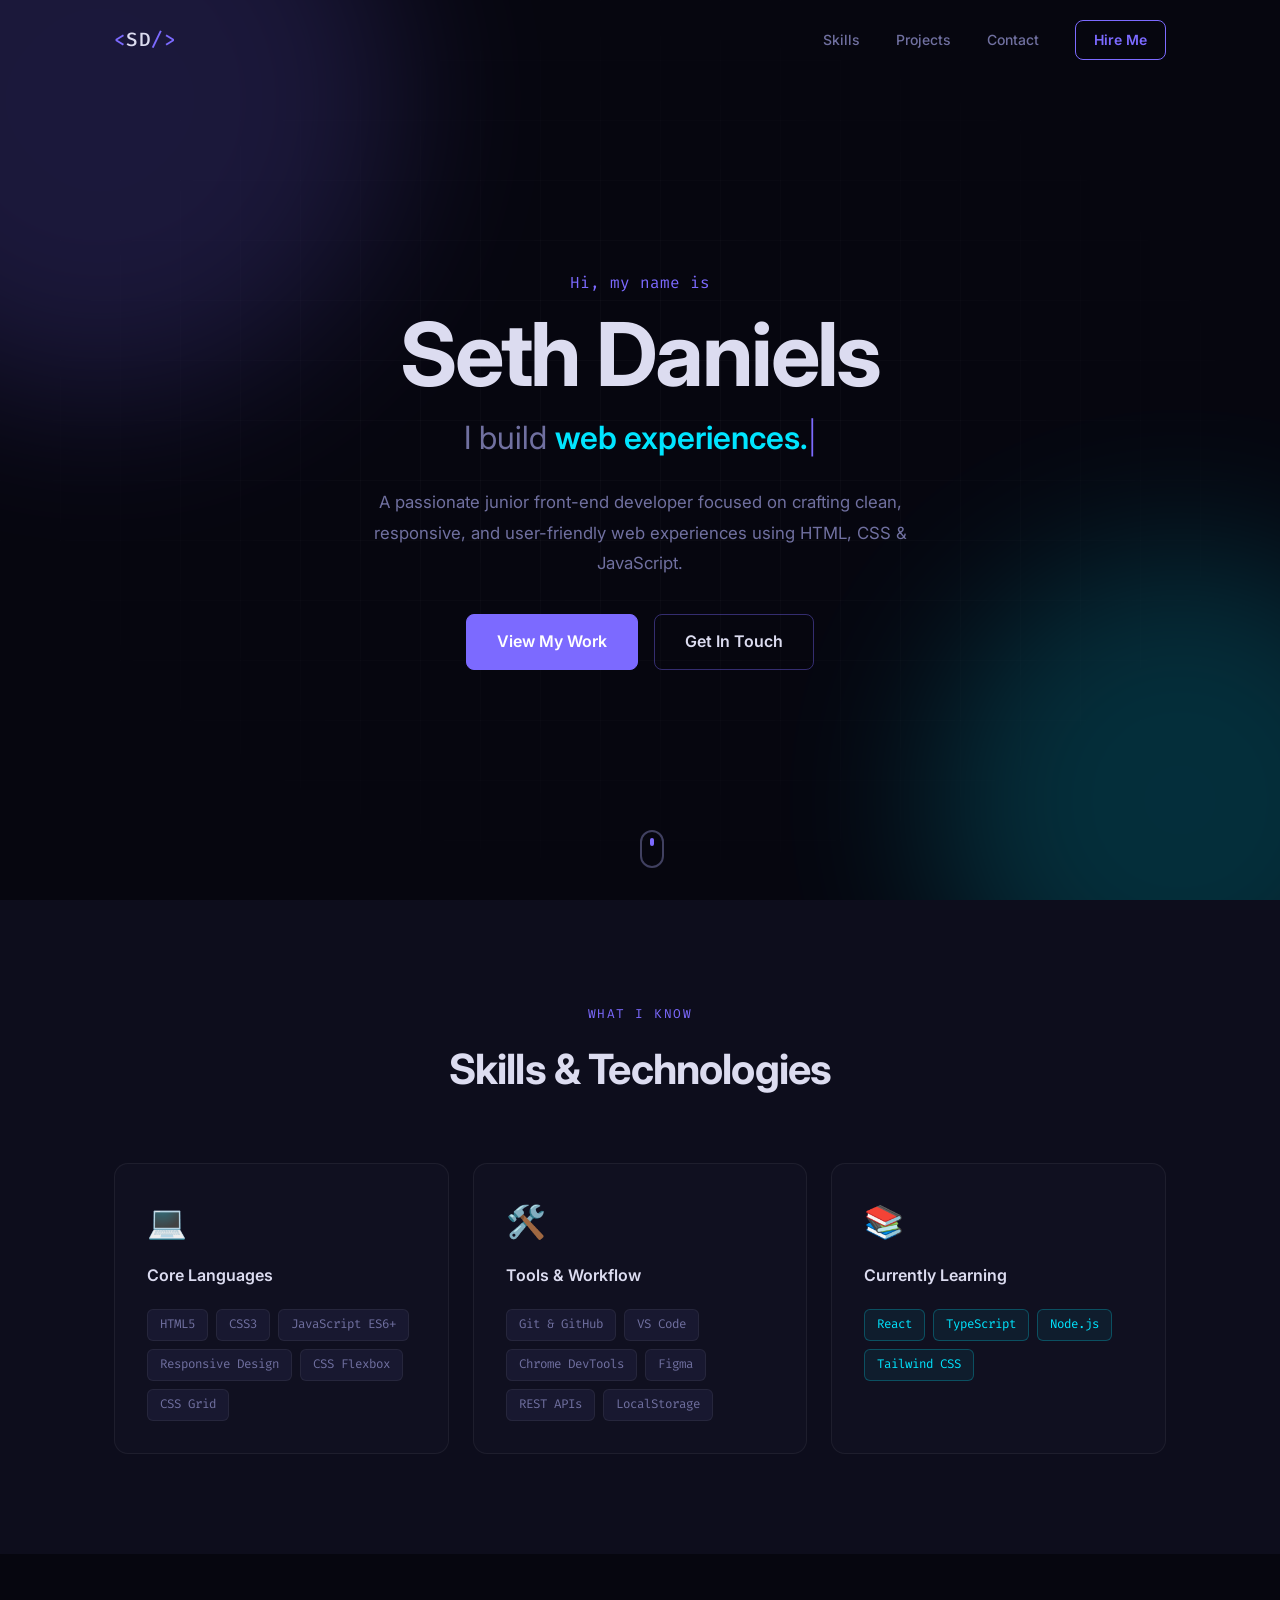
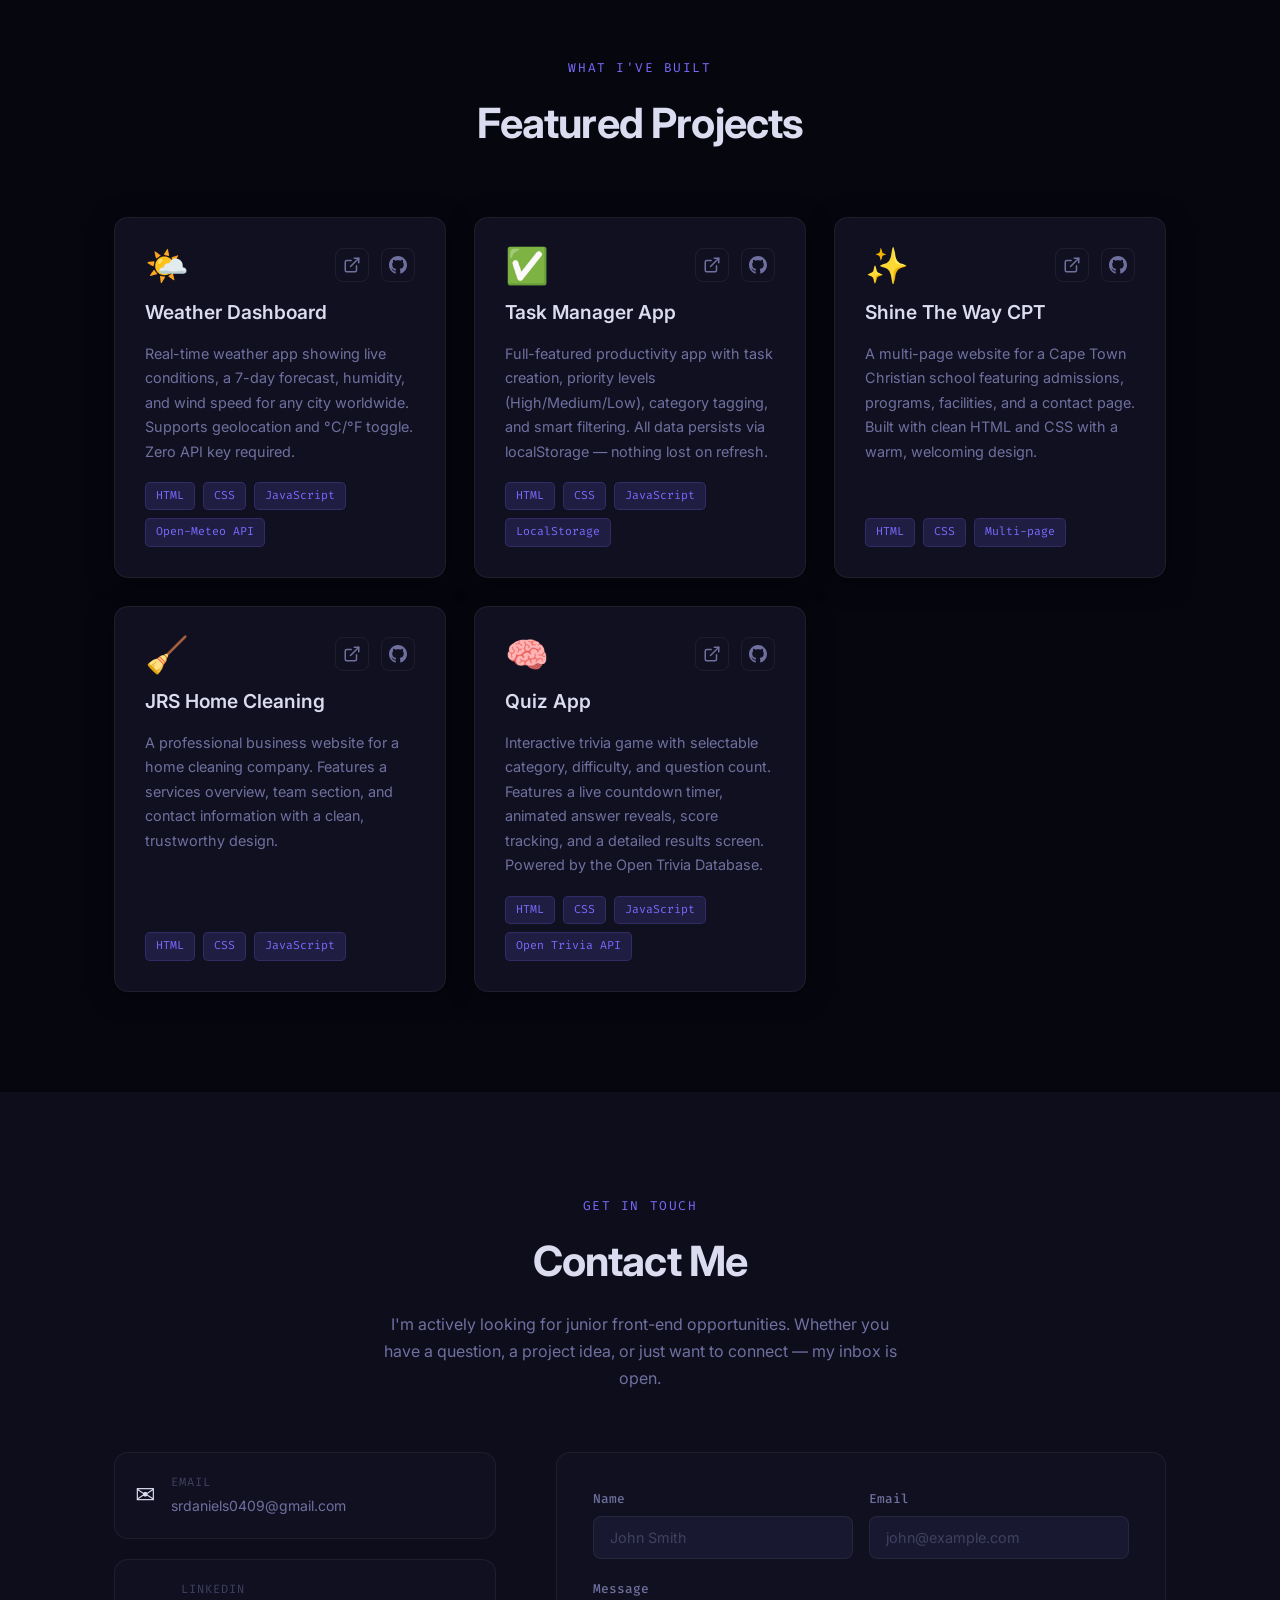
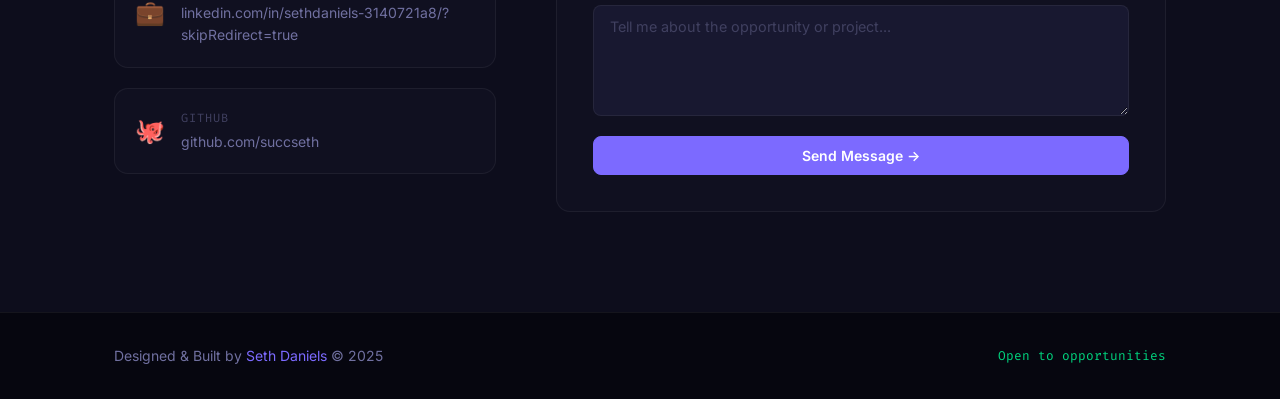
==== portfolio/index.html @ 730a35da "Add files via upload" ====
<!DOCTYPE html>
<html lang="en">
<head>
  <meta charset="UTF-8">
  <meta name="viewport" content="width=device-width, initial-scale=1.0">
  <meta name="description" content="Seth Daniels — Junior Front-End Developer building clean, responsive web experiences.">
  <meta property="og:title" content="Seth Daniels | Front-End Developer">
  <meta property="og:description" content="Junior Front-End Developer specializing in HTML, CSS & JavaScript.">
  <title>Seth Daniels — Front-End Developer</title>
  <link rel="preconnect" href="https://fonts.googleapis.com">
  <link rel="preconnect" href="https://fonts.gstatic.com" crossorigin>
  <link href="https://fonts.googleapis.com/css2?family=Inter:wght@300;400;500;600;700&family=Fira+Code:wght@400;500&display=swap" rel="stylesheet">
  <link rel="stylesheet" href="css/style.css">
</head>
<body>

  <nav class="navbar" id="navbar">
    <div class="nav-container">
      <a href="#hero" class="nav-logo">
        <span class="logo-bracket">&lt;</span>SD<span class="logo-bracket">/&gt;</span>
      </a>
      <ul class="nav-links" id="nav-links">
        <li><a href="#skills" class="nav-link">Skills</a></li>
        <li><a href="#projects" class="nav-link">Projects</a></li>
        <li><a href="#contact" class="nav-link">Contact</a></li>
        <li><a href="#contact" class="btn btn-outline nav-resume">Hire Me</a></li>
      </ul>
      <button class="hamburger" id="hamburger" aria-label="Toggle menu">
        <span></span><span></span><span></span>
      </button>
    </div>
  </nav>

  <section class="hero" id="hero">
    <div class="hero-bg">
      <div class="hero-orb orb-1"></div>
      <div class="hero-orb orb-2"></div>
      <div class="hero-grid"></div>
    </div>
    <div class="hero-content">
      <p class="hero-greeting reveal">Hi, my name is</p>
      <h1 class="hero-name reveal">Seth Daniels</h1>
      <h2 class="hero-role reveal">
        I build <span class="typing-wrapper"><span id="typing-text" class="typing-text"></span><span class="cursor">|</span></span>
      </h2>
      <p class="hero-description reveal">
        A passionate junior front-end developer focused on crafting clean, responsive,
        and user-friendly web experiences using HTML, CSS &amp; JavaScript.
      </p>
      <div class="hero-cta reveal">
        <a href="#projects" class="btn btn-primary">View My Work</a>
        <a href="#contact" class="btn btn-ghost">Get In Touch</a>
      </div>
    </div>
    <a href="#skills" class="scroll-indicator" aria-label="Scroll down">
      <div class="scroll-mouse"><div class="scroll-dot"></div></div>
    </a>
  </section>

  <section class="section skills-section" id="skills">
    <div class="container">
      <div class="section-header reveal">
        <span class="section-label">What I know</span>
        <h2 class="section-title">Skills &amp; Technologies</h2>
      </div>
      <div class="skills-grid">
        <div class="skill-card reveal">
          <div class="skill-card-icon">💻</div>
          <h3 class="skill-card-title">Core Languages</h3>
          <div class="skill-tags">
            <span class="skill-tag">HTML5</span>
            <span class="skill-tag">CSS3</span>
            <span class="skill-tag">JavaScript ES6+</span>
            <span class="skill-tag">Responsive Design</span>
            <span class="skill-tag">CSS Flexbox</span>
            <span class="skill-tag">CSS Grid</span>
          </div>
        </div>
        <div class="skill-card reveal">
          <div class="skill-card-icon">🛠️</div>
          <h3 class="skill-card-title">Tools &amp; Workflow</h3>
          <div class="skill-tags">
            <span class="skill-tag">Git &amp; GitHub</span>
            <span class="skill-tag">VS Code</span>
            <span class="skill-tag">Chrome DevTools</span>
            <span class="skill-tag">Figma</span>
            <span class="skill-tag">REST APIs</span>
            <span class="skill-tag">LocalStorage</span>
          </div>
        </div>
        <div class="skill-card reveal">
          <div class="skill-card-icon">📚</div>
          <h3 class="skill-card-title">Currently Learning</h3>
          <div class="skill-tags">
            <span class="skill-tag learning">React</span>
            <span class="skill-tag learning">TypeScript</span>
            <span class="skill-tag learning">Node.js</span>
            <span class="skill-tag learning">Tailwind CSS</span>
          </div>
        </div>
      </div>
    </div>
  </section>

  <section class="section projects-section" id="projects">
    <div class="container">
      <div class="section-header reveal">
        <span class="section-label">What I've built</span>
        <h2 class="section-title">Featured Projects</h2>
      </div>
      <div class="projects-grid">

        <article class="project-card reveal">
          <div class="project-card-top">
            <div class="project-icon-wrap">🌤️</div>
            <div class="project-links">
              <a href="projects/weather-dashboard/index.html" target="_blank" rel="noopener" class="project-link" title="Live Demo">
                <svg width="18" height="18" viewBox="0 0 24 24" fill="none" stroke="currentColor" stroke-width="2" stroke-linecap="round" stroke-linejoin="round"><path d="M18 13v6a2 2 0 0 1-2 2H5a2 2 0 0 1-2-2V8a2 2 0 0 1 2-2h6"/><polyline points="15,3 21,3 21,9"/><line x1="10" y1="14" x2="21" y2="3"/></svg>
              </a>
              <a href="https://github.com/succseth" target="_blank" rel="noopener" class="project-link" title="GitHub">
                <svg width="18" height="18" viewBox="0 0 24 24" fill="currentColor"><path d="M12 0c-6.626 0-12 5.373-12 12 0 5.302 3.438 9.8 8.207 11.387.599.111.793-.261.793-.577v-2.234c-3.338.726-4.033-1.416-4.033-1.416-.546-1.387-1.333-1.756-1.333-1.756-1.089-.745.083-.729.083-.729 1.205.084 1.839 1.237 1.839 1.237 1.07 1.834 2.807 1.304 3.492.997.107-.775.418-1.305.762-1.604-2.665-.305-5.467-1.334-5.467-5.931 0-1.311.469-2.381 1.236-3.221-.124-.303-.535-1.524.117-3.176 0 0 1.008-.322 3.301 1.23.957-.266 1.983-.399 3.003-.404 1.02.005 2.047.138 3.006.404 2.291-1.552 3.297-1.23 3.297-1.23.653 1.653.242 2.874.118 3.176.77.84 1.235 1.911 1.235 3.221 0 4.609-2.807 5.624-5.479 5.921.43.372.823 1.102.823 2.222v3.293c0 .319.192.694.801.576 4.765-1.589 8.199-6.086 8.199-11.386 0-6.627-5.373-12-12-12z"/></svg>
              </a>
            </div>
          </div>
          <h3 class="project-title">Weather Dashboard</h3>
          <p class="project-desc">
            Real-time weather app showing live conditions, a 7-day forecast, humidity, and
            wind speed for any city worldwide. Supports geolocation and °C/°F toggle.
            Zero API key required.
          </p>
          <div class="project-tags">
            <span class="p-tag">HTML</span>
            <span class="p-tag">CSS</span>
            <span class="p-tag">JavaScript</span>
            <span class="p-tag">Open-Meteo API</span>
          </div>
        </article>

        <article class="project-card reveal">
          <div class="project-card-top">
            <div class="project-icon-wrap">✅</div>
            <div class="project-links">
              <a href="projects/task-manager/index.html" target="_blank" rel="noopener" class="project-link" title="Live Demo">
                <svg width="18" height="18" viewBox="0 0 24 24" fill="none" stroke="currentColor" stroke-width="2" stroke-linecap="round" stroke-linejoin="round"><path d="M18 13v6a2 2 0 0 1-2 2H5a2 2 0 0 1-2-2V8a2 2 0 0 1 2-2h6"/><polyline points="15,3 21,3 21,9"/><line x1="10" y1="14" x2="21" y2="3"/></svg>
              </a>
              <a href="https://github.com/succseth" target="_blank" rel="noopener" class="project-link" title="GitHub">
                <svg width="18" height="18" viewBox="0 0 24 24" fill="currentColor"><path d="M12 0c-6.626 0-12 5.373-12 12 0 5.302 3.438 9.8 8.207 11.387.599.111.793-.261.793-.577v-2.234c-3.338.726-4.033-1.416-4.033-1.416-.546-1.387-1.333-1.756-1.333-1.756-1.089-.745.083-.729.083-.729 1.205.084 1.839 1.237 1.839 1.237 1.07 1.834 2.807 1.304 3.492.997.107-.775.418-1.305.762-1.604-2.665-.305-5.467-1.334-5.467-5.931 0-1.311.469-2.381 1.236-3.221-.124-.303-.535-1.524.117-3.176 0 0 1.008-.322 3.301 1.23.957-.266 1.983-.399 3.003-.404 1.02.005 2.047.138 3.006.404 2.291-1.552 3.297-1.23 3.297-1.23.653 1.653.242 2.874.118 3.176.77.84 1.235 1.911 1.235 3.221 0 4.609-2.807 5.624-5.479 5.921.43.372.823 1.102.823 2.222v3.293c0 .319.192.694.801.576 4.765-1.589 8.199-6.086 8.199-11.386 0-6.627-5.373-12-12-12z"/></svg>
              </a>
            </div>
          </div>
          <h3 class="project-title">Task Manager App</h3>
          <p class="project-desc">
            Full-featured productivity app with task creation, priority levels (High/Medium/Low),
            category tagging, and smart filtering. All data persists via localStorage
            — nothing lost on refresh.
          </p>
          <div class="project-tags">
            <span class="p-tag">HTML</span>
            <span class="p-tag">CSS</span>
            <span class="p-tag">JavaScript</span>
            <span class="p-tag">LocalStorage</span>
          </div>
        </article>

        <article class="project-card reveal">
          <div class="project-card-top">
            <div class="project-icon-wrap">✨</div>
            <div class="project-links">
              <a href="projects/shinetheway/index.html" target="_blank" rel="noopener" class="project-link" title="Live Demo">
                <svg width="18" height="18" viewBox="0 0 24 24" fill="none" stroke="currentColor" stroke-width="2" stroke-linecap="round" stroke-linejoin="round"><path d="M18 13v6a2 2 0 0 1-2 2H5a2 2 0 0 1-2-2V8a2 2 0 0 1 2-2h6"/><polyline points="15,3 21,3 21,9"/><line x1="10" y1="14" x2="21" y2="3"/></svg>
              </a>
              <a href="https://github.com/succseth/shinethewaycpt" target="_blank" rel="noopener" class="project-link" title="GitHub">
                <svg width="18" height="18" viewBox="0 0 24 24" fill="currentColor"><path d="M12 0c-6.626 0-12 5.373-12 12 0 5.302 3.438 9.8 8.207 11.387.599.111.793-.261.793-.577v-2.234c-3.338.726-4.033-1.416-4.033-1.416-.546-1.387-1.333-1.756-1.333-1.756-1.089-.745.083-.729.083-.729 1.205.084 1.839 1.237 1.839 1.237 1.07 1.834 2.807 1.304 3.492.997.107-.775.418-1.305.762-1.604-2.665-.305-5.467-1.334-5.467-5.931 0-1.311.469-2.381 1.236-3.221-.124-.303-.535-1.524.117-3.176 0 0 1.008-.322 3.301 1.23.957-.266 1.983-.399 3.003-.404 1.02.005 2.047.138 3.006.404 2.291-1.552 3.297-1.23 3.297-1.23.653 1.653.242 2.874.118 3.176.77.84 1.235 1.911 1.235 3.221 0 4.609-2.807 5.624-5.479 5.921.43.372.823 1.102.823 2.222v3.293c0 0 .192.694.801.576 4.765-1.589 8.199-6.086 8.199-11.386 0-6.627-5.373-12-12-12z"/></svg>
              </a>
            </div>
          </div>
          <h3 class="project-title">Shine The Way CPT</h3>
          <p class="project-desc">
            A multi-page website for a Cape Town Christian school featuring admissions,
            programs, facilities, and a contact page. Built with clean HTML and CSS
            with a warm, welcoming design.
          </p>
          <div class="project-tags">
            <span class="p-tag">HTML</span>
            <span class="p-tag">CSS</span>
            <span class="p-tag">Multi-page</span>
          </div>
        </article>

        <article class="project-card reveal">
          <div class="project-card-top">
            <div class="project-icon-wrap">🧹</div>
            <div class="project-links">
              <a href="projects/jrshomecleaning/index.html" target="_blank" rel="noopener" class="project-link" title="Live Demo">
                <svg width="18" height="18" viewBox="0 0 24 24" fill="none" stroke="currentColor" stroke-width="2" stroke-linecap="round" stroke-linejoin="round"><path d="M18 13v6a2 2 0 0 1-2 2H5a2 2 0 0 1-2-2V8a2 2 0 0 1 2-2h6"/><polyline points="15,3 21,3 21,9"/><line x1="10" y1="14" x2="21" y2="3"/></svg>
              </a>
              <a href="https://github.com/succseth/jrshomecleaning" target="_blank" rel="noopener" class="project-link" title="GitHub">
                <svg width="18" height="18" viewBox="0 0 24 24" fill="currentColor"><path d="M12 0c-6.626 0-12 5.373-12 12 0 5.302 3.438 9.8 8.207 11.387.599.111.793-.261.793-.577v-2.234c-3.338.726-4.033-1.416-4.033-1.416-.546-1.387-1.333-1.756-1.333-1.756-1.089-.745.083-.729.083-.729 1.205.084 1.839 1.237 1.839 1.237 1.07 1.834 2.807 1.304 3.492.997.107-.775.418-1.305.762-1.604-2.665-.305-5.467-1.334-5.467-5.931 0-1.311.469-2.381 1.236-3.221-.124-.303-.535-1.524.117-3.176 0 0 1.008-.322 3.301 1.23.957-.266 1.983-.399 3.003-.404 1.02.005 2.047.138 3.006.404 2.291-1.552 3.297-1.23 3.297-1.23.653 1.653.242 2.874.118 3.176.77.84 1.235 1.911 1.235 3.221 0 4.609-2.807 5.624-5.479 5.921.43.372.823 1.102.823 2.222v3.293c0 0 .192.694.801.576 4.765-1.589 8.199-6.086 8.199-11.386 0-6.627-5.373-12-12-12z"/></svg>
              </a>
            </div>
          </div>
          <h3 class="project-title">JRS Home Cleaning</h3>
          <p class="project-desc">
            A professional business website for a home cleaning company. Features a
            services overview, team section, and contact information with a clean,
            trustworthy design.
          </p>
          <div class="project-tags">
            <span class="p-tag">HTML</span>
            <span class="p-tag">CSS</span>
            <span class="p-tag">JavaScript</span>
          </div>
        </article>

        <article class="project-card reveal">
          <div class="project-card-top">
            <div class="project-icon-wrap">🧠</div>
            <div class="project-links">
              <a href="projects/quiz-app/index.html" target="_blank" rel="noopener" class="project-link" title="Live Demo">
                <svg width="18" height="18" viewBox="0 0 24 24" fill="none" stroke="currentColor" stroke-width="2" stroke-linecap="round" stroke-linejoin="round"><path d="M18 13v6a2 2 0 0 1-2 2H5a2 2 0 0 1-2-2V8a2 2 0 0 1 2-2h6"/><polyline points="15,3 21,3 21,9"/><line x1="10" y1="14" x2="21" y2="3"/></svg>
              </a>
              <a href="https://github.com/succseth" target="_blank" rel="noopener" class="project-link" title="GitHub">
                <svg width="18" height="18" viewBox="0 0 24 24" fill="currentColor"><path d="M12 0c-6.626 0-12 5.373-12 12 0 5.302 3.438 9.8 8.207 11.387.599.111.793-.261.793-.577v-2.234c-3.338.726-4.033-1.416-4.033-1.416-.546-1.387-1.333-1.756-1.333-1.756-1.089-.745.083-.729.083-.729 1.205.084 1.839 1.237 1.839 1.237 1.07 1.834 2.807 1.304 3.492.997.107-.775.418-1.305.762-1.604-2.665-.305-5.467-1.334-5.467-5.931 0-1.311.469-2.381 1.236-3.221-.124-.303-.535-1.524.117-3.176 0 0 1.008-.322 3.301 1.23.957-.266 1.983-.399 3.003-.404 1.02.005 2.047.138 3.006.404 2.291-1.552 3.297-1.23 3.297-1.23.653 1.653.242 2.874.118 3.176.77.84 1.235 1.911 1.235 3.221 0 4.609-2.807 5.624-5.479 5.921.43.372.823 1.102.823 2.222v3.293c0 .319.192.694.801.576 4.765-1.589 8.199-6.086 8.199-11.386 0-6.627-5.373-12-12-12z"/></svg>
              </a>
            </div>
          </div>
          <h3 class="project-title">Quiz App</h3>
          <p class="project-desc">
            Interactive trivia game with selectable category, difficulty, and question count.
            Features a live countdown timer, animated answer reveals, score tracking,
            and a detailed results screen. Powered by the Open Trivia Database.
          </p>
          <div class="project-tags">
            <span class="p-tag">HTML</span>
            <span class="p-tag">CSS</span>
            <span class="p-tag">JavaScript</span>
            <span class="p-tag">Open Trivia API</span>
          </div>
        </article>

      </div>
    </div>
  </section>

  <section class="section contact-section" id="contact">
    <div class="container">
      <div class="section-header reveal">
        <span class="section-label">Get in touch</span>
        <h2 class="section-title">Contact Me</h2>
        <p class="section-subtitle">
          I'm actively looking for junior front-end opportunities. Whether you have a question,
          a project idea, or just want to connect — my inbox is open.
        </p>
      </div>
      <div class="contact-layout">
        <div class="contact-info reveal">
          <a href="mailto:srdaniels0409@gmail.com" class="contact-item">
            <span class="contact-item-icon">✉️</span>
            <div>
              <p class="contact-item-label">Email</p>
              <p class="contact-item-value">srdaniels0409@gmail.com</p>
            </div>
          </a>
          <a href="https://linkedin.com/in/succseth" target="_blank" rel="noopener" class="contact-item">
            <span class="contact-item-icon">💼</span>
            <div>
              <p class="contact-item-label">LinkedIn</p>
              <p class="contact-item-value">linkedin.com/in/sethdaniels-3140721a8/?skipRedirect=true</p>
            </div>
          </a>
          <a href="https://github.com/succseth" target="_blank" rel="noopener" class="contact-item">
            <span class="contact-item-icon">🐙</span>
            <div>
              <p class="contact-item-label">GitHub</p>
              <p class="contact-item-value">github.com/succseth</p>
            </div>
          </a>
        </div>

        <form class="contact-form reveal" id="contact-form"
              action="https://formsubmit.co/srdaniels0409@gmail.com"
              method="POST">
          <input type="hidden" name="_captcha" value="false">
          <input type="hidden" name="_subject" value="New message from your portfolio">
          <div class="form-row">
            <div class="form-group">
              <label for="name" class="form-label">Name</label>
              <input type="text" id="name" name="name" placeholder="John Smith" required class="form-input">
            </div>
            <div class="form-group">
              <label for="email" class="form-label">Email</label>
              <input type="email" id="email" name="email" placeholder="john@example.com" required class="form-input">
            </div>
          </div>
          <div class="form-group">
            <label for="message" class="form-label">Message</label>
            <textarea id="message" name="message" placeholder="Tell me about the opportunity or project..." rows="5" required class="form-input"></textarea>
          </div>
          <button type="submit" class="btn btn-primary btn-full">Send Message →</button>
        </form>
      </div>
    </div>
  </section>

  <footer class="footer">
    <div class="container footer-inner">
      <p class="footer-copy">Designed &amp; Built by <span class="accent">Seth Daniels</span> &copy; 2025</p>
      <p class="footer-open">Open to opportunities</p>
    </div>
  </footer>

  <script src="js/main.js"></script>
</body>
</html>
---- portfolio/css/style.css ----
:root {
  --bg-primary: #06060f;
  --bg-secondary: #0d0d1c;
  --bg-card: #101020;
  --bg-surface: #181830;
  --accent: #7c6aff;
  --accent-dim: rgba(124, 106, 255, 0.15);
  --accent-glow: rgba(124, 106, 255, 0.3);
  --cyan: #00e5ff;
  --green: #00d47e;
  --text: #dcdcf0;
  --text-muted: #7070a0;
  --text-faint: #404060;
  --border: rgba(255,255,255,0.06);
  --border-hover: rgba(124,106,255,0.4);
  --radius: 14px;
  --radius-sm: 8px;
  --ease: cubic-bezier(0.4, 0, 0.2, 1);
  --shadow-card: 0 4px 24px rgba(0,0,0,0.5);
  --shadow-hover: 0 8px 48px rgba(124,106,255,0.25);
}

*, *::before, *::after { box-sizing: border-box; margin: 0; padding: 0; }

html { scroll-behavior: smooth; font-size: 16px; }

body {
  font-family: 'Inter', system-ui, sans-serif;
  background: var(--bg-primary);
  color: var(--text);
  line-height: 1.6;
  overflow-x: hidden;
}

a { color: inherit; text-decoration: none; }
ul { list-style: none; }
img { display: block; max-width: 100%; }

.container {
  max-width: 1100px;
  margin: 0 auto;
  padding: 0 24px;
}

/* ── NAVBAR ────────────────────────────────────────────── */
.navbar {
  position: fixed;
  top: 0; left: 0; right: 0;
  z-index: 100;
  padding: 20px 0;
  transition: background 0.3s var(--ease), padding 0.3s var(--ease), border-bottom 0.3s;
  border-bottom: 1px solid transparent;
}

.navbar.scrolled {
  background: rgba(6, 6, 15, 0.9);
  backdrop-filter: blur(12px);
  -webkit-backdrop-filter: blur(12px);
  padding: 14px 0;
  border-bottom-color: var(--border);
}

.nav-container {
  max-width: 1100px;
  margin: 0 auto;
  padding: 0 24px;
  display: flex;
  align-items: center;
  justify-content: space-between;
}

.nav-logo {
  font-family: 'Fira Code', monospace;
  font-size: 1.2rem;
  font-weight: 500;
  color: var(--text);
  letter-spacing: 0.02em;
}

.logo-bracket { color: var(--accent); }

.nav-links {
  display: flex;
  align-items: center;
  gap: 36px;
}

.nav-link {
  font-size: 0.875rem;
  font-weight: 500;
  color: var(--text-muted);
  transition: color 0.2s;
  position: relative;
}

.nav-link::after {
  content: '';
  position: absolute;
  bottom: -3px; left: 0;
  width: 0; height: 2px;
  background: var(--accent);
  transition: width 0.3s var(--ease);
  border-radius: 2px;
}

.nav-link:hover { color: var(--text); }
.nav-link:hover::after { width: 100%; }

.btn {
  display: inline-flex;
  align-items: center;
  justify-content: center;
  gap: 8px;
  padding: 10px 22px;
  border-radius: var(--radius-sm);
  font-size: 0.875rem;
  font-weight: 600;
  font-family: inherit;
  cursor: pointer;
  transition: all 0.25s var(--ease);
  border: 1.5px solid transparent;
  text-decoration: none;
}

.btn-primary {
  background: var(--accent);
  color: #fff;
  border-color: var(--accent);
}

.btn-primary:hover {
  background: transparent;
  color: var(--accent);
  box-shadow: 0 0 20px var(--accent-glow);
}

.btn-ghost {
  background: transparent;
  color: var(--text);
  border-color: var(--border-hover);
}

.btn-ghost:hover {
  background: var(--accent-dim);
  border-color: var(--accent);
  color: var(--accent);
}

.btn-outline {
  background: transparent;
  color: var(--accent);
  border-color: var(--accent);
  padding: 8px 18px;
}

.btn-outline:hover {
  background: var(--accent);
  color: #fff;
}

.btn-full { width: 100%; }

.hamburger {
  display: none;
  flex-direction: column;
  gap: 5px;
  background: none;
  border: none;
  cursor: pointer;
  padding: 4px;
}

.hamburger span {
  display: block;
  width: 24px;
  height: 2px;
  background: var(--text);
  border-radius: 2px;
  transition: all 0.3s var(--ease);
  transform-origin: center;
}

.hamburger.open span:nth-child(1) { transform: translateY(7px) rotate(45deg); }
.hamburger.open span:nth-child(2) { opacity: 0; transform: scaleX(0); }
.hamburger.open span:nth-child(3) { transform: translateY(-7px) rotate(-45deg); }

/* ── HERO ──────────────────────────────────────────────── */
.hero {
  position: relative;
  min-height: 100vh;
  display: flex;
  flex-direction: column;
  align-items: center;
  justify-content: center;
  text-align: center;
  padding: 120px 24px 80px;
  overflow: hidden;
}

.hero-bg {
  position: absolute;
  inset: 0;
  pointer-events: none;
  overflow: hidden;
}

.hero-orb {
  position: absolute;
  border-radius: 50%;
  filter: blur(80px);
  opacity: 0.18;
}

.orb-1 {
  width: 600px; height: 600px;
  background: var(--accent);
  top: -200px; left: -200px;
  animation: float 8s ease-in-out infinite;
}

.orb-2 {
  width: 500px; height: 500px;
  background: var(--cyan);
  bottom: -150px; right: -150px;
  animation: float 10s ease-in-out infinite reverse;
}

@keyframes float {
  0%, 100% { transform: translateY(0) scale(1); }
  50% { transform: translateY(-30px) scale(1.05); }
}

.hero-grid {
  position: absolute;
  inset: 0;
  background-image:
    linear-gradient(rgba(255,255,255,0.025) 1px, transparent 1px),
    linear-gradient(90deg, rgba(255,255,255,0.025) 1px, transparent 1px);
  background-size: 60px 60px;
  mask-image: radial-gradient(ellipse at center, black 20%, transparent 80%);
  -webkit-mask-image: radial-gradient(ellipse at center, black 20%, transparent 80%);
}

.hero-content { position: relative; z-index: 1; max-width: 740px; }

.hero-greeting {
  font-family: 'Fira Code', monospace;
  font-size: 1rem;
  color: var(--accent);
  margin-bottom: 12px;
  opacity: 0;
  transform: translateY(20px);
  animation: slideUp 0.6s var(--ease) 0.2s forwards;
}

.hero-name {
  font-size: clamp(2.8rem, 8vw, 5.5rem);
  font-weight: 700;
  letter-spacing: -0.03em;
  line-height: 1.05;
  color: var(--text);
  margin-bottom: 12px;
  opacity: 0;
  transform: translateY(20px);
  animation: slideUp 0.6s var(--ease) 0.35s forwards;
}

.hero-role {
  font-size: clamp(1.4rem, 4vw, 2rem);
  font-weight: 400;
  color: var(--text-muted);
  margin-bottom: 24px;
  opacity: 0;
  transform: translateY(20px);
  animation: slideUp 0.6s var(--ease) 0.5s forwards;
}

.typing-wrapper {
  display: inline;
}

.typing-text {
  color: var(--cyan);
  font-weight: 600;
}

.cursor {
  color: var(--accent);
  animation: blink 1s step-end infinite;
  font-weight: 300;
}

@keyframes blink { 0%, 100% { opacity: 1; } 50% { opacity: 0; } }

.hero-description {
  font-size: 1.05rem;
  color: var(--text-muted);
  max-width: 560px;
  margin: 0 auto 36px;
  line-height: 1.8;
  opacity: 0;
  transform: translateY(20px);
  animation: slideUp 0.6s var(--ease) 0.65s forwards;
}

.hero-cta {
  display: flex;
  gap: 16px;
  justify-content: center;
  flex-wrap: wrap;
  opacity: 0;
  transform: translateY(20px);
  animation: slideUp 0.6s var(--ease) 0.8s forwards;
}

.hero-cta .btn { padding: 14px 30px; font-size: 1rem; }

.scroll-indicator {
  position: absolute;
  bottom: 32px;
  left: 50%;
  transform: translateX(-50%);
  z-index: 1;
  opacity: 0;
  animation: slideUp 0.6s var(--ease) 1.2s forwards;
}

.scroll-mouse {
  width: 24px; height: 38px;
  border: 2px solid var(--text-faint);
  border-radius: 12px;
  display: flex;
  justify-content: center;
  padding-top: 6px;
}

.scroll-dot {
  width: 4px; height: 8px;
  background: var(--accent);
  border-radius: 2px;
  animation: scrollDown 2s ease-in-out infinite;
}

@keyframes scrollDown {
  0%, 100% { transform: translateY(0); opacity: 1; }
  60% { transform: translateY(12px); opacity: 0; }
  61% { transform: translateY(0); opacity: 0; }
  80% { opacity: 1; }
}

@keyframes slideUp {
  to { opacity: 1; transform: translateY(0); }
}

/* ── SECTIONS ──────────────────────────────────────────── */
.section {
  padding: 100px 0;
}

.section-header {
  text-align: center;
  margin-bottom: 60px;
}

.section-label {
  display: inline-block;
  font-family: 'Fira Code', monospace;
  font-size: 0.8rem;
  color: var(--accent);
  letter-spacing: 0.12em;
  text-transform: uppercase;
  margin-bottom: 12px;
}

.section-title {
  font-size: clamp(1.8rem, 4vw, 2.6rem);
  font-weight: 700;
  letter-spacing: -0.02em;
  color: var(--text);
}

.section-subtitle {
  margin-top: 16px;
  color: var(--text-muted);
  max-width: 520px;
  margin-left: auto;
  margin-right: auto;
  font-size: 1rem;
  line-height: 1.7;
}

/* Scroll reveal */
.reveal {
  opacity: 0;
  transform: translateY(32px);
  transition: opacity 0.65s var(--ease), transform 0.65s var(--ease);
}

.reveal.visible {
  opacity: 1;
  transform: translateY(0);
}

/* ── SKILLS ────────────────────────────────────────────── */
.skills-section { background: var(--bg-secondary); }

.skills-grid {
  display: grid;
  grid-template-columns: repeat(auto-fit, minmax(280px, 1fr));
  gap: 24px;
}

.skill-card {
  background: var(--bg-card);
  border: 1px solid var(--border);
  border-radius: var(--radius);
  padding: 32px;
  transition: border-color 0.3s, box-shadow 0.3s, transform 0.3s var(--ease);
}

.skill-card:hover {
  border-color: var(--border-hover);
  box-shadow: var(--shadow-hover);
  transform: translateY(-4px);
}

.skill-card-icon {
  font-size: 2rem;
  margin-bottom: 16px;
}

.skill-card-title {
  font-size: 1rem;
  font-weight: 600;
  color: var(--text);
  margin-bottom: 20px;
}

.skill-tags {
  display: flex;
  flex-wrap: wrap;
  gap: 8px;
}

.skill-tag {
  font-size: 0.78rem;
  font-family: 'Fira Code', monospace;
  padding: 5px 12px;
  border-radius: 6px;
  background: var(--bg-surface);
  border: 1px solid var(--border);
  color: var(--text-muted);
  transition: all 0.2s;
}

.skill-tag:hover {
  border-color: var(--accent);
  color: var(--accent);
}

.skill-tag.learning {
  border-color: rgba(0, 229, 255, 0.25);
  color: var(--cyan);
  background: rgba(0, 229, 255, 0.06);
}

/* ── PROJECTS ──────────────────────────────────────────── */
.projects-section { background: var(--bg-primary); }

.projects-grid {
  display: grid;
  grid-template-columns: repeat(auto-fit, minmax(320px, 1fr));
  gap: 28px;
}

.project-card {
  background: var(--bg-card);
  border: 1px solid var(--border);
  border-radius: var(--radius);
  padding: 30px;
  display: flex;
  flex-direction: column;
  gap: 14px;
  transition: border-color 0.3s, box-shadow 0.3s, transform 0.3s var(--ease);
  box-shadow: var(--shadow-card);
}

.project-card:hover {
  border-color: var(--border-hover);
  box-shadow: var(--shadow-hover);
  transform: translateY(-6px);
}

.project-card-top {
  display: flex;
  align-items: flex-start;
  justify-content: space-between;
}

.project-icon-wrap {
  font-size: 2.2rem;
  line-height: 1;
}

.project-links {
  display: flex;
  gap: 12px;
}

.project-link {
  display: flex;
  align-items: center;
  justify-content: center;
  width: 34px; height: 34px;
  border-radius: var(--radius-sm);
  border: 1px solid var(--border);
  color: var(--text-muted);
  transition: all 0.2s;
}

.project-link:hover {
  border-color: var(--accent);
  color: var(--accent);
  background: var(--accent-dim);
}

.project-title {
  font-size: 1.2rem;
  font-weight: 600;
  color: var(--text);
}

.project-desc {
  font-size: 0.9rem;
  color: var(--text-muted);
  line-height: 1.7;
  flex: 1;
}

.project-tags {
  display: flex;
  flex-wrap: wrap;
  gap: 8px;
  margin-top: 4px;
}

.p-tag {
  font-size: 0.72rem;
  font-family: 'Fira Code', monospace;
  padding: 4px 10px;
  border-radius: 5px;
  background: var(--accent-dim);
  color: var(--accent);
  border: 1px solid rgba(124,106,255,0.2);
}

/* ── CONTACT ───────────────────────────────────────────── */
.contact-section { background: var(--bg-secondary); }

.contact-layout {
  display: grid;
  grid-template-columns: 1fr 1.6fr;
  gap: 60px;
  align-items: start;
}

.contact-info {
  display: flex;
  flex-direction: column;
  gap: 20px;
}

.contact-item {
  display: flex;
  align-items: center;
  gap: 16px;
  padding: 20px;
  border-radius: var(--radius);
  border: 1px solid var(--border);
  background: var(--bg-card);
  color: var(--text);
  transition: all 0.25s var(--ease);
}

.contact-item:hover {
  border-color: var(--border-hover);
  transform: translateX(4px);
  background: var(--bg-surface);
}

.contact-item-icon { font-size: 1.5rem; flex-shrink: 0; }

.contact-item-label {
  font-size: 0.75rem;
  text-transform: uppercase;
  letter-spacing: 0.08em;
  color: var(--text-faint);
  margin-bottom: 3px;
  font-family: 'Fira Code', monospace;
}

.contact-item-value {
  font-size: 0.875rem;
  color: var(--text-muted);
}

.contact-form {
  background: var(--bg-card);
  border: 1px solid var(--border);
  border-radius: var(--radius);
  padding: 36px;
  display: flex;
  flex-direction: column;
  gap: 20px;
}

.form-row {
  display: grid;
  grid-template-columns: 1fr 1fr;
  gap: 16px;
}

.form-group { display: flex; flex-direction: column; gap: 6px; }

.form-label {
  font-size: 0.8rem;
  font-weight: 500;
  color: var(--text-muted);
  font-family: 'Fira Code', monospace;
}

.form-input {
  background: var(--bg-surface);
  border: 1px solid var(--border);
  border-radius: var(--radius-sm);
  color: var(--text);
  font-family: inherit;
  font-size: 0.9rem;
  padding: 12px 16px;
  transition: border-color 0.2s, box-shadow 0.2s;
  resize: vertical;
  outline: none;
}

.form-input::placeholder { color: var(--text-faint); }

.form-input:focus {
  border-color: var(--accent);
  box-shadow: 0 0 0 3px var(--accent-dim);
}

/* ── FOOTER ────────────────────────────────────────────── */
.footer {
  background: var(--bg-primary);
  border-top: 1px solid var(--border);
  padding: 32px 0;
}

.footer-inner {
  display: flex;
  align-items: center;
  justify-content: space-between;
  flex-wrap: wrap;
  gap: 8px;
}

.footer-copy {
  font-size: 0.875rem;
  color: var(--text-muted);
}

.footer-open {
  font-size: 0.8rem;
  font-family: 'Fira Code', monospace;
  color: var(--green);
}

.accent { color: var(--accent); }

/* ── RESPONSIVE ────────────────────────────────────────── */
@media (max-width: 768px) {
  .hamburger { display: flex; }

  .nav-links {
    position: fixed;
    top: 0; left: 0; right: 0;
    background: var(--bg-secondary);
    border-bottom: 1px solid var(--border);
    flex-direction: column;
    gap: 0;
    padding: 80px 0 24px;
    transform: translateY(-100%);
    transition: transform 0.4s var(--ease);
    z-index: -1;
  }

  .nav-links.open { transform: translateY(0); }

  .nav-links li { width: 100%; }

  .nav-link {
    display: block;
    padding: 14px 24px;
    font-size: 1rem;
    border-bottom: 1px solid var(--border);
  }

  .nav-resume { margin: 16px 24px 0; }

  .hero-cta { flex-direction: column; align-items: center; }

  .projects-grid { grid-template-columns: 1fr; }

  .skills-grid { grid-template-columns: 1fr; }

  .contact-layout { grid-template-columns: 1fr; gap: 32px; }

  .form-row { grid-template-columns: 1fr; }

  .footer-inner { flex-direction: column; text-align: center; }

  .contact-form { padding: 24px; }
}

@media (max-width: 480px) {
  .section { padding: 70px 0; }
  .hero-name { font-size: 2.4rem; }
}
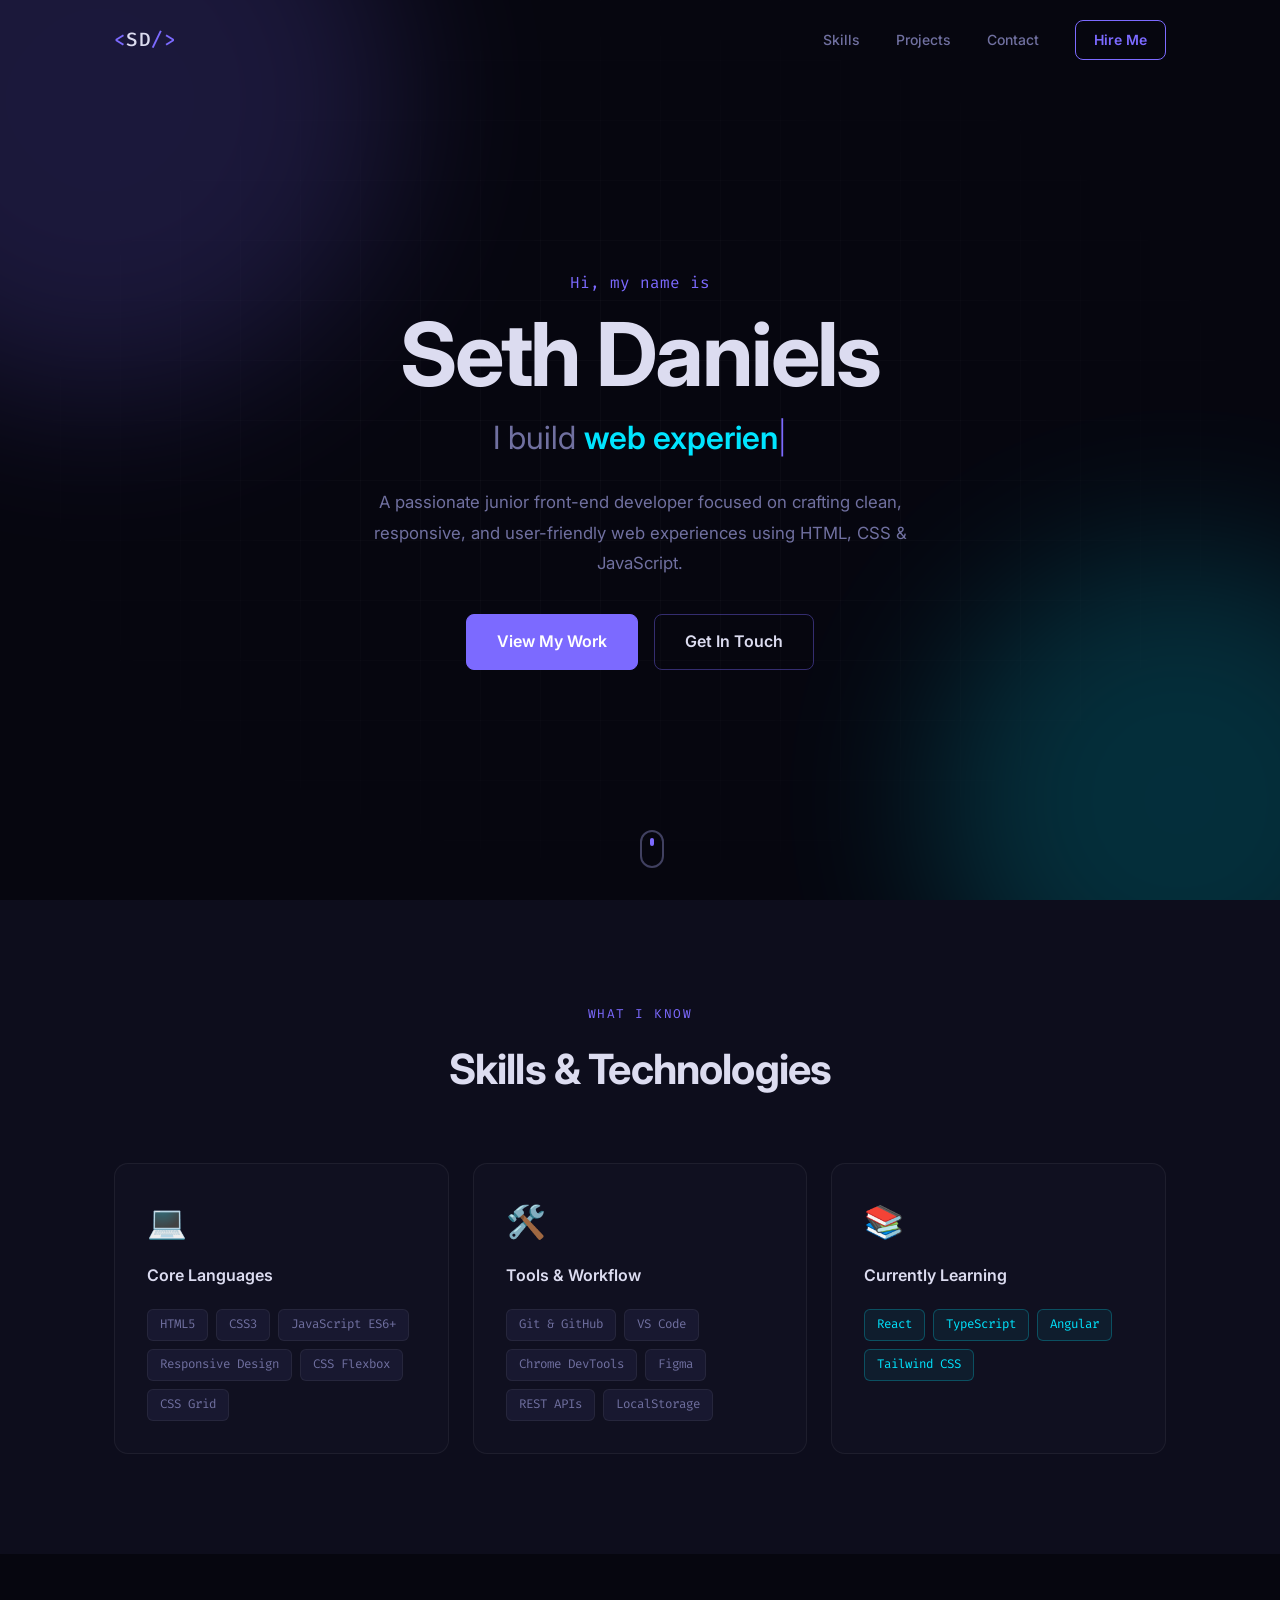
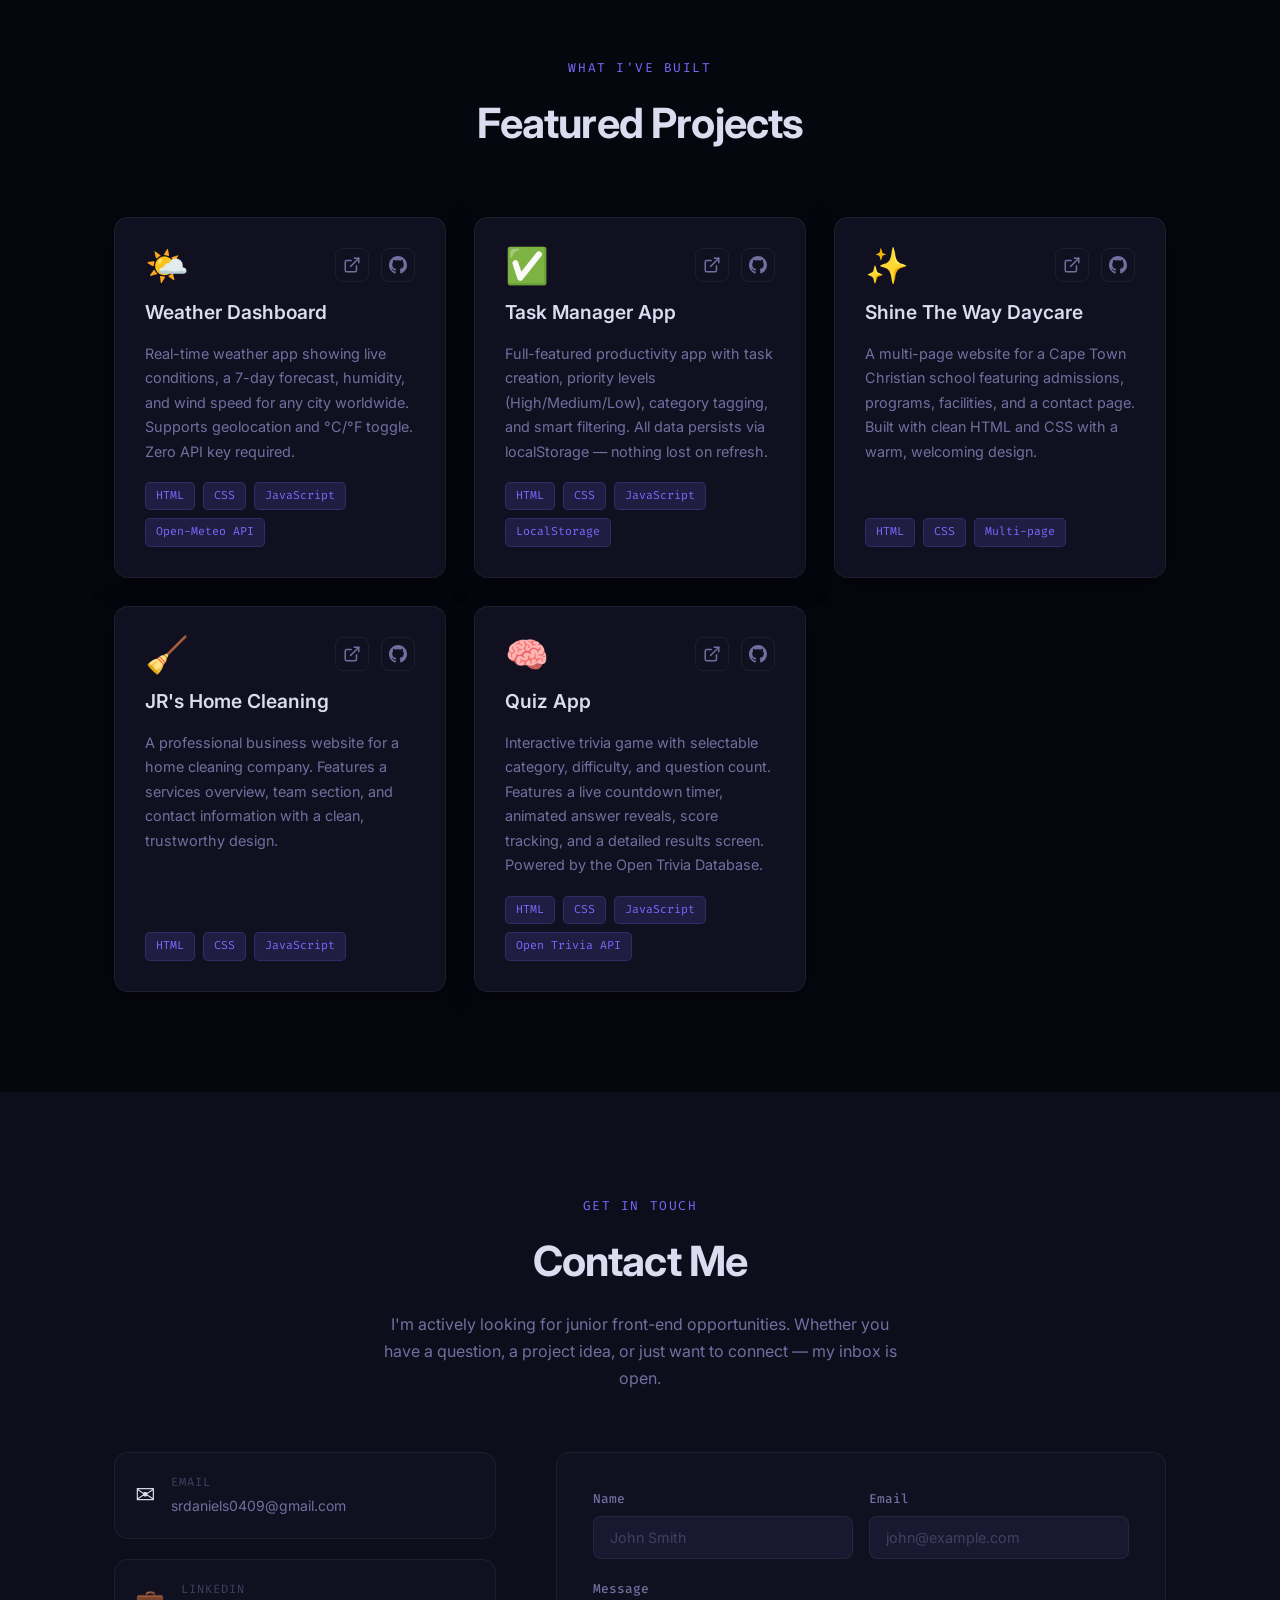
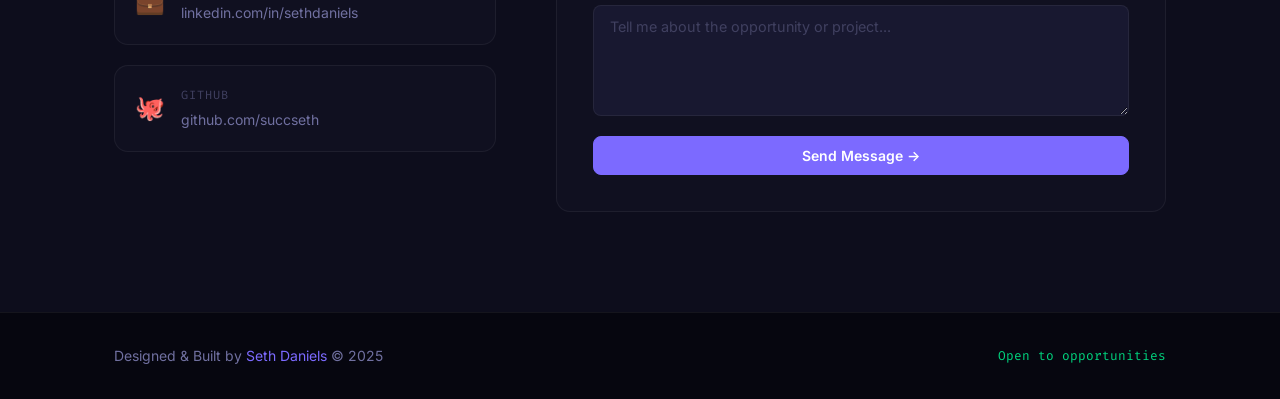
==== commit 1b9232cc: "Update index.html" ====
--- a/portfolio/index.html
+++ b/portfolio/index.html
@@ -94,7 +94,7 @@
           <div class="skill-tags">
             <span class="skill-tag learning">React</span>
             <span class="skill-tag learning">TypeScript</span>
-            <span class="skill-tag learning">Node.js</span>
+            <span class="skill-tag learning">Angular</span>
             <span class="skill-tag learning">Tailwind CSS</span>
           </div>
         </div>
@@ -117,7 +117,7 @@
               <a href="projects/weather-dashboard/index.html" target="_blank" rel="noopener" class="project-link" title="Live Demo">
                 <svg width="18" height="18" viewBox="0 0 24 24" fill="none" stroke="currentColor" stroke-width="2" stroke-linecap="round" stroke-linejoin="round"><path d="M18 13v6a2 2 0 0 1-2 2H5a2 2 0 0 1-2-2V8a2 2 0 0 1 2-2h6"/><polyline points="15,3 21,3 21,9"/><line x1="10" y1="14" x2="21" y2="3"/></svg>
               </a>
-              <a href="https://github.com/succseth" target="_blank" rel="noopener" class="project-link" title="GitHub">
+              <a href="https://github.com/succseth/portfolio" target="_blank" rel="noopener" class="project-link" title="GitHub">
                 <svg width="18" height="18" viewBox="0 0 24 24" fill="currentColor"><path d="M12 0c-6.626 0-12 5.373-12 12 0 5.302 3.438 9.8 8.207 11.387.599.111.793-.261.793-.577v-2.234c-3.338.726-4.033-1.416-4.033-1.416-.546-1.387-1.333-1.756-1.333-1.756-1.089-.745.083-.729.083-.729 1.205.084 1.839 1.237 1.839 1.237 1.07 1.834 2.807 1.304 3.492.997.107-.775.418-1.305.762-1.604-2.665-.305-5.467-1.334-5.467-5.931 0-1.311.469-2.381 1.236-3.221-.124-.303-.535-1.524.117-3.176 0 0 1.008-.322 3.301 1.23.957-.266 1.983-.399 3.003-.404 1.02.005 2.047.138 3.006.404 2.291-1.552 3.297-1.23 3.297-1.23.653 1.653.242 2.874.118 3.176.77.84 1.235 1.911 1.235 3.221 0 4.609-2.807 5.624-5.479 5.921.43.372.823 1.102.823 2.222v3.293c0 .319.192.694.801.576 4.765-1.589 8.199-6.086 8.199-11.386 0-6.627-5.373-12-12-12z"/></svg>
               </a>
             </div>
@@ -143,7 +143,7 @@
               <a href="projects/task-manager/index.html" target="_blank" rel="noopener" class="project-link" title="Live Demo">
                 <svg width="18" height="18" viewBox="0 0 24 24" fill="none" stroke="currentColor" stroke-width="2" stroke-linecap="round" stroke-linejoin="round"><path d="M18 13v6a2 2 0 0 1-2 2H5a2 2 0 0 1-2-2V8a2 2 0 0 1 2-2h6"/><polyline points="15,3 21,3 21,9"/><line x1="10" y1="14" x2="21" y2="3"/></svg>
               </a>
-              <a href="https://github.com/succseth" target="_blank" rel="noopener" class="project-link" title="GitHub">
+              <a href="https://github.com/succseth/portfolio" target="_blank" rel="noopener" class="project-link" title="GitHub">
                 <svg width="18" height="18" viewBox="0 0 24 24" fill="currentColor"><path d="M12 0c-6.626 0-12 5.373-12 12 0 5.302 3.438 9.8 8.207 11.387.599.111.793-.261.793-.577v-2.234c-3.338.726-4.033-1.416-4.033-1.416-.546-1.387-1.333-1.756-1.333-1.756-1.089-.745.083-.729.083-.729 1.205.084 1.839 1.237 1.839 1.237 1.07 1.834 2.807 1.304 3.492.997.107-.775.418-1.305.762-1.604-2.665-.305-5.467-1.334-5.467-5.931 0-1.311.469-2.381 1.236-3.221-.124-.303-.535-1.524.117-3.176 0 0 1.008-.322 3.301 1.23.957-.266 1.983-.399 3.003-.404 1.02.005 2.047.138 3.006.404 2.291-1.552 3.297-1.23 3.297-1.23.653 1.653.242 2.874.118 3.176.77.84 1.235 1.911 1.235 3.221 0 4.609-2.807 5.624-5.479 5.921.43.372.823 1.102.823 2.222v3.293c0 .319.192.694.801.576 4.765-1.589 8.199-6.086 8.199-11.386 0-6.627-5.373-12-12-12z"/></svg>
               </a>
             </div>
@@ -166,7 +166,7 @@
           <div class="project-card-top">
             <div class="project-icon-wrap">✨</div>
             <div class="project-links">
-              <a href="projects/shinetheway/index.html" target="_blank" rel="noopener" class="project-link" title="Live Demo">
+              <a href="projects/shinethewaycpt.netlify.app" target="_blank" rel="noopener" class="project-link" title="Live Demo">
                 <svg width="18" height="18" viewBox="0 0 24 24" fill="none" stroke="currentColor" stroke-width="2" stroke-linecap="round" stroke-linejoin="round"><path d="M18 13v6a2 2 0 0 1-2 2H5a2 2 0 0 1-2-2V8a2 2 0 0 1 2-2h6"/><polyline points="15,3 21,3 21,9"/><line x1="10" y1="14" x2="21" y2="3"/></svg>
               </a>
               <a href="https://github.com/succseth/shinethewaycpt" target="_blank" rel="noopener" class="project-link" title="GitHub">
@@ -174,7 +174,7 @@
               </a>
             </div>
           </div>
-          <h3 class="project-title">Shine The Way CPT</h3>
+          <h3 class="project-title">Shine The Way Daycare</h3>
           <p class="project-desc">
             A multi-page website for a Cape Town Christian school featuring admissions,
             programs, facilities, and a contact page. Built with clean HTML and CSS
@@ -191,15 +191,15 @@
           <div class="project-card-top">
             <div class="project-icon-wrap">🧹</div>
             <div class="project-links">
-              <a href="projects/jrshomecleaning/index.html" target="_blank" rel="noopener" class="project-link" title="Live Demo">
-                <svg width="18" height="18" viewBox="0 0 24 24" fill="none" stroke="currentColor" stroke-width="2" stroke-linecap="round" stroke-linejoin="round"><path d="M18 13v6a2 2 0 0 1-2 2H5a2 2 0 0 1-2-2V8a2 2 0 0 1 2-2h6"/><polyline points="15,3 21,3 21,9"/><line x1="10" y1="14" x2="21" y2="3"/></svg>
-              </a>
-              <a href="https://github.com/succseth/jrshomecleaning" target="_blank" rel="noopener" class="project-link" title="GitHub">
+              <a href="projects/jrshomecleaning.netlify.app" target="_blank" rel="noopener" class="project-link" title="Live Demo">
+                <svg width="18" height="18" viewBox="0 0 24 24" fill="none" stroke="currentColor" stroke-width="2" stroke-linecap="round" stroke-linejoin="round"><path d="M18 13v6a2 2 0 0 1-2 2H5a2 2 0 0 1-2-2V8a2 2 0 0 1 2-2h6"/><polyline points="15,3 21,3 21,9"/><line x1="10" y1="14" x2="21" y2="3"/></svg>
+              </a>
+              <a href="https://github.com/succseth/jrscleaningservices" target="_blank" rel="noopener" class="project-link" title="GitHub">
                 <svg width="18" height="18" viewBox="0 0 24 24" fill="currentColor"><path d="M12 0c-6.626 0-12 5.373-12 12 0 5.302 3.438 9.8 8.207 11.387.599.111.793-.261.793-.577v-2.234c-3.338.726-4.033-1.416-4.033-1.416-.546-1.387-1.333-1.756-1.333-1.756-1.089-.745.083-.729.083-.729 1.205.084 1.839 1.237 1.839 1.237 1.07 1.834 2.807 1.304 3.492.997.107-.775.418-1.305.762-1.604-2.665-.305-5.467-1.334-5.467-5.931 0-1.311.469-2.381 1.236-3.221-.124-.303-.535-1.524.117-3.176 0 0 1.008-.322 3.301 1.23.957-.266 1.983-.399 3.003-.404 1.02.005 2.047.138 3.006.404 2.291-1.552 3.297-1.23 3.297-1.23.653 1.653.242 2.874.118 3.176.77.84 1.235 1.911 1.235 3.221 0 4.609-2.807 5.624-5.479 5.921.43.372.823 1.102.823 2.222v3.293c0 0 .192.694.801.576 4.765-1.589 8.199-6.086 8.199-11.386 0-6.627-5.373-12-12-12z"/></svg>
               </a>
             </div>
           </div>
-          <h3 class="project-title">JRS Home Cleaning</h3>
+          <h3 class="project-title">JR's Home Cleaning</h3>
           <p class="project-desc">
             A professional business website for a home cleaning company. Features a
             services overview, team section, and contact information with a clean,
@@ -265,7 +265,7 @@
             <span class="contact-item-icon">💼</span>
             <div>
               <p class="contact-item-label">LinkedIn</p>
-              <p class="contact-item-value">linkedin.com/in/sethdaniels-3140721a8/?skipRedirect=true</p>
+              <p class="contact-item-value">linkedin.com/in/sethdaniels</p>
             </div>
           </a>
           <a href="https://github.com/succseth" target="_blank" rel="noopener" class="contact-item">
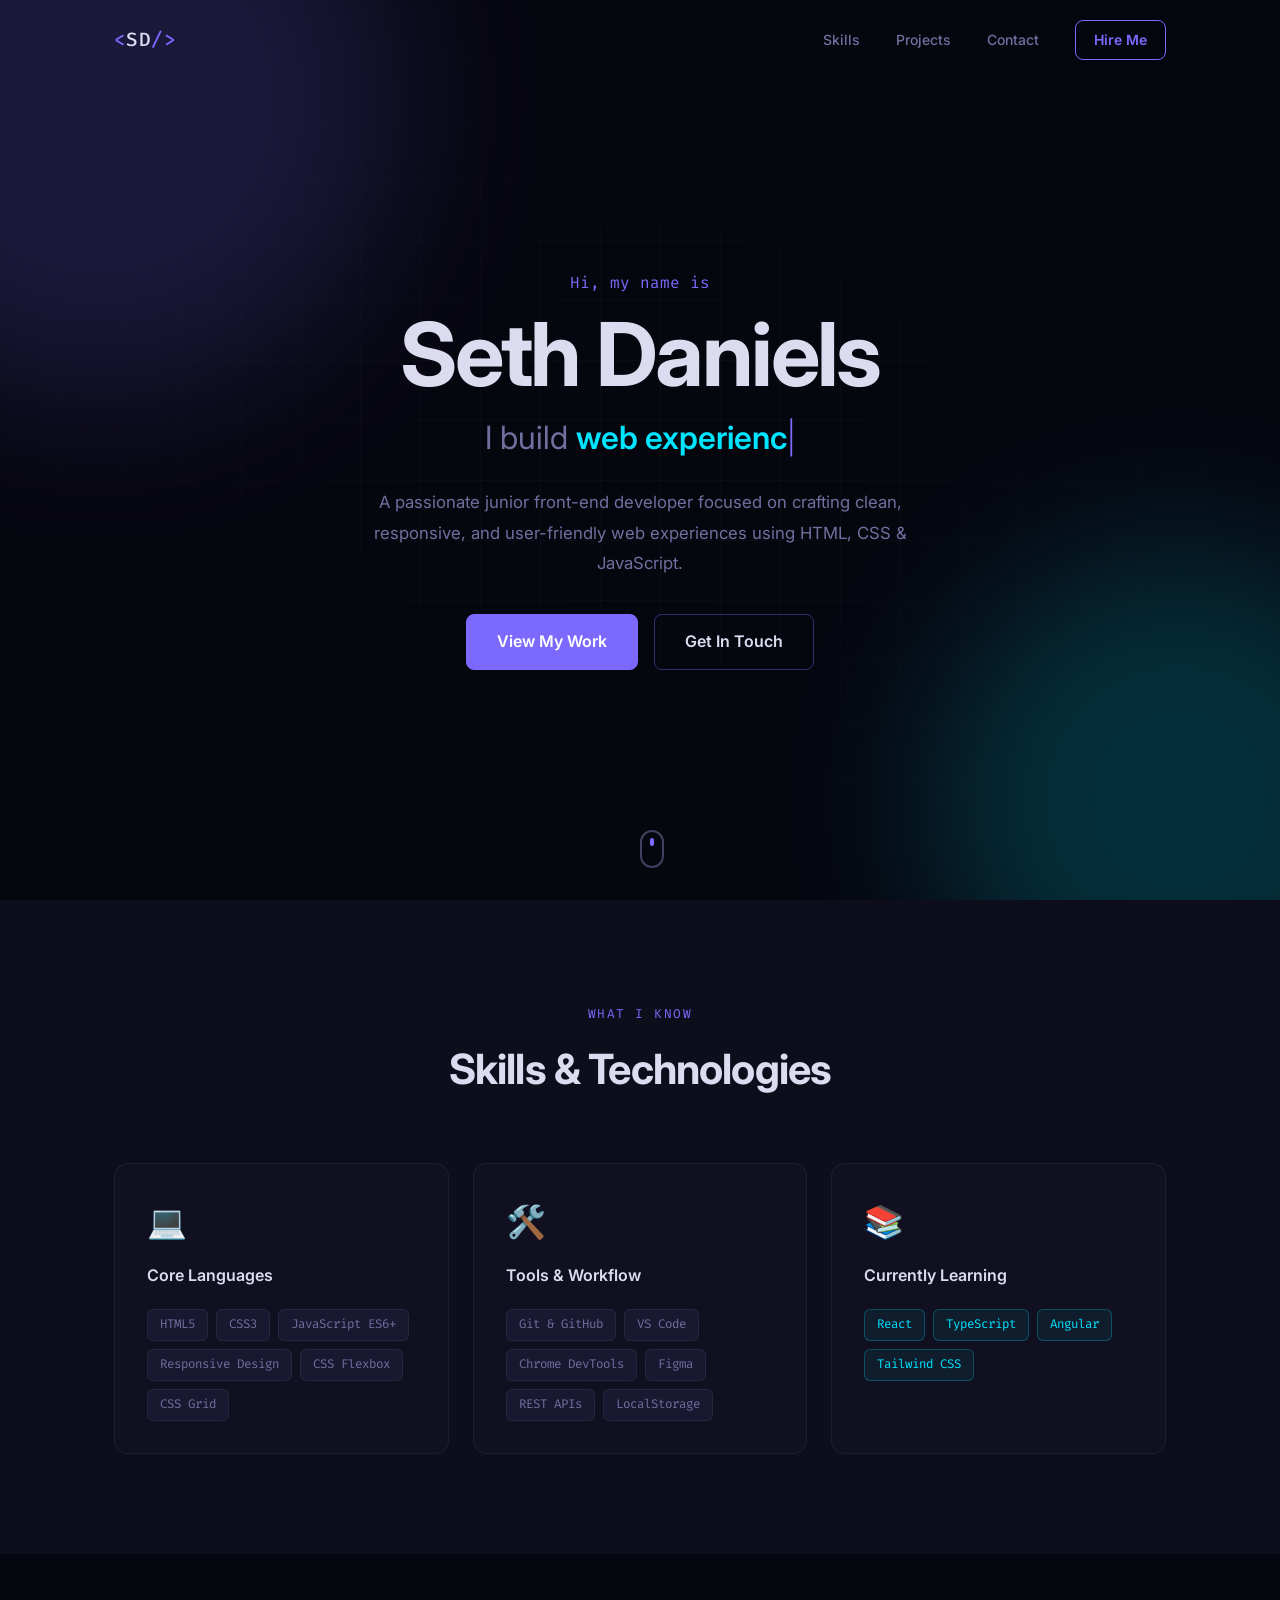
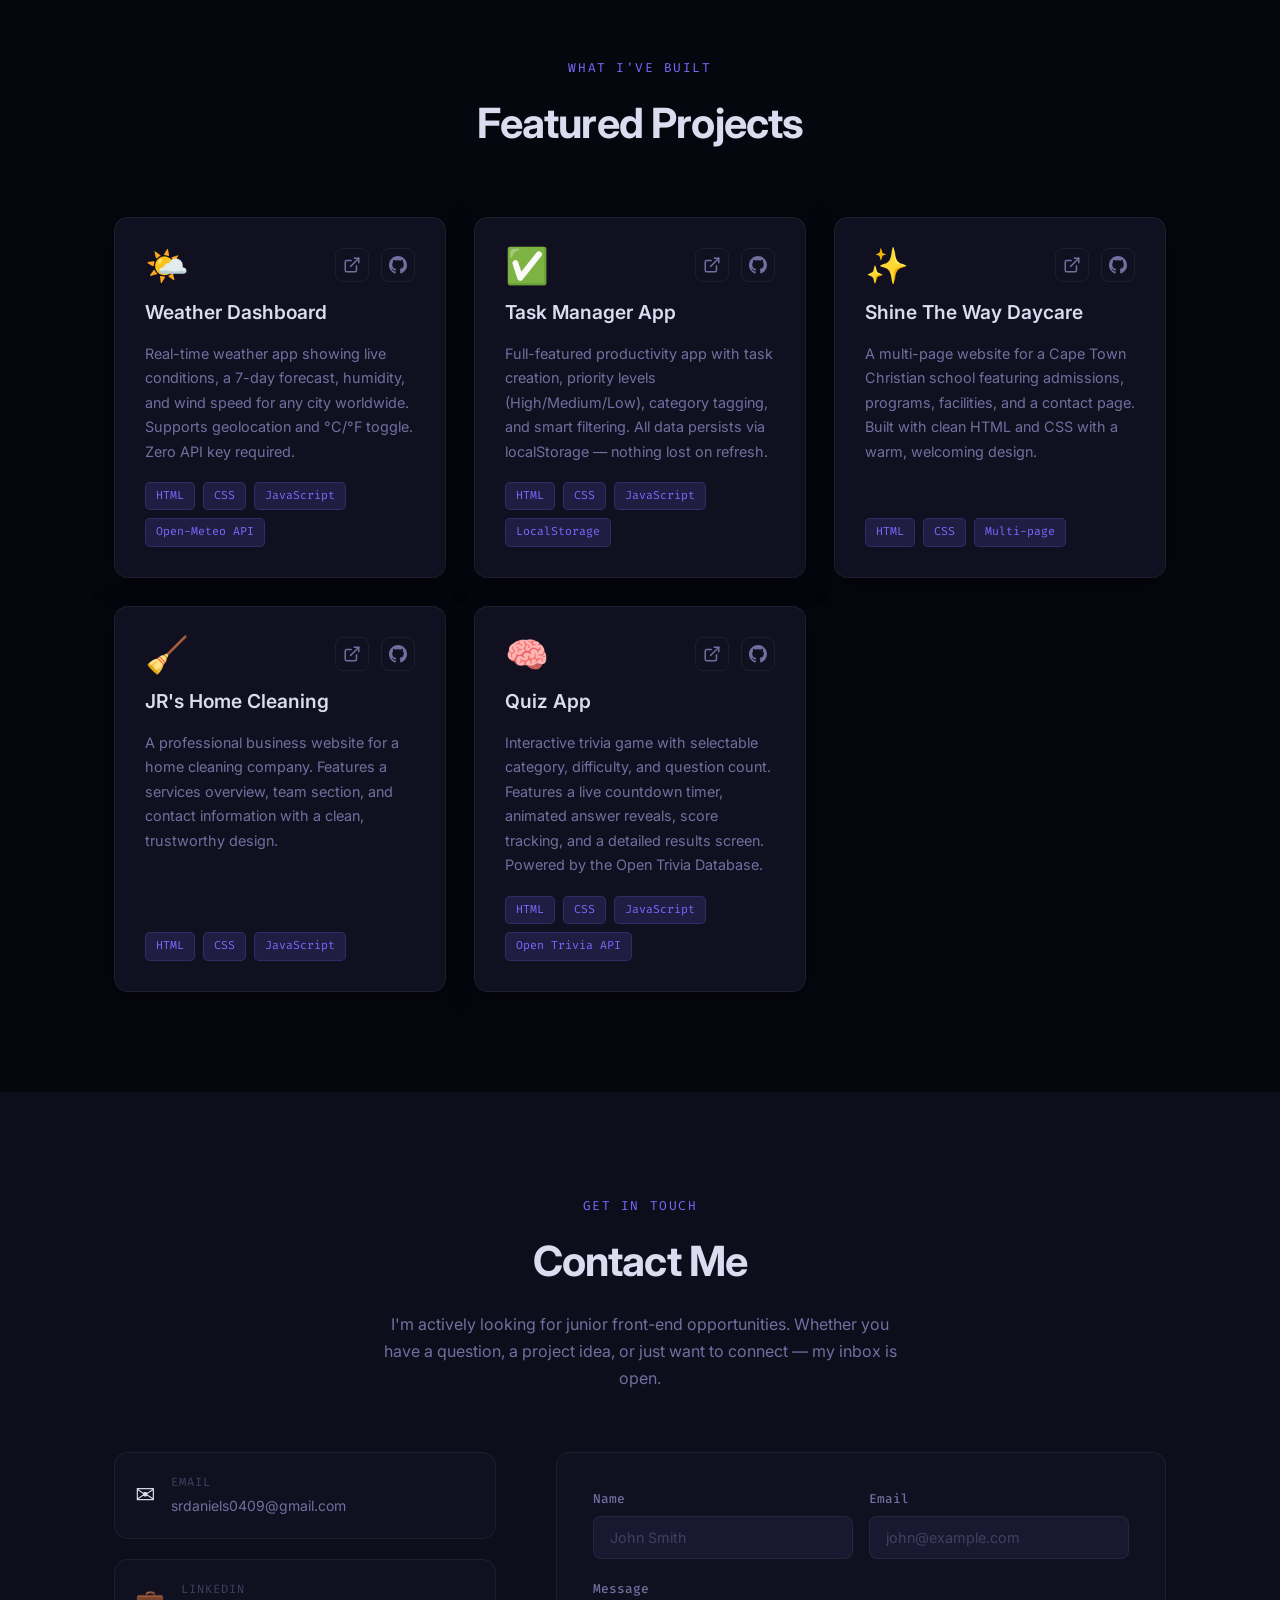
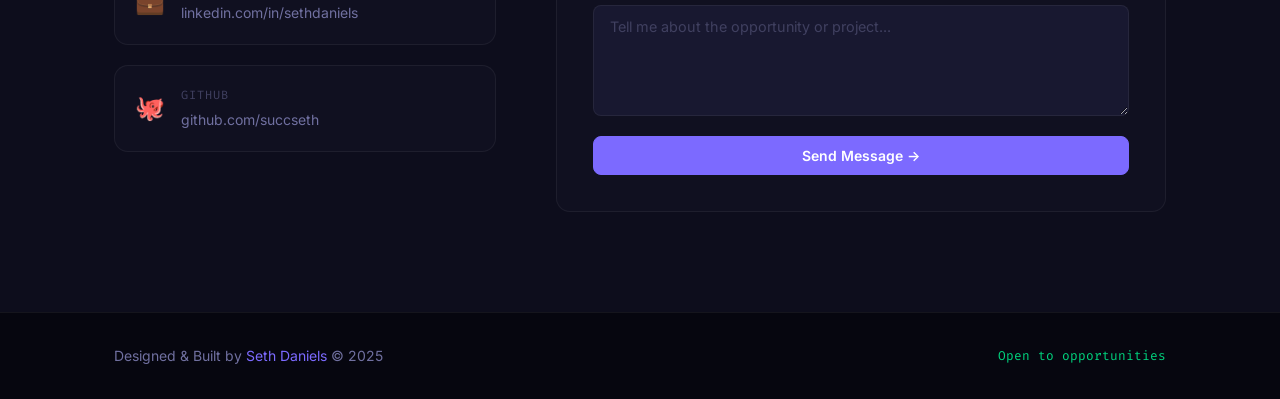
==== commit 484dc85c: "Update index.html" ====
--- a/portfolio/index.html
+++ b/portfolio/index.html
@@ -166,7 +166,7 @@
           <div class="project-card-top">
             <div class="project-icon-wrap">✨</div>
             <div class="project-links">
-              <a href="projects/shinethewaycpt.netlify.app" target="_blank" rel="noopener" class="project-link" title="Live Demo">
+              <a href="projects/shinetheway/shine-site/index.html" target="_blank" rel="noopener" class="project-link" title="Live Demo">
                 <svg width="18" height="18" viewBox="0 0 24 24" fill="none" stroke="currentColor" stroke-width="2" stroke-linecap="round" stroke-linejoin="round"><path d="M18 13v6a2 2 0 0 1-2 2H5a2 2 0 0 1-2-2V8a2 2 0 0 1 2-2h6"/><polyline points="15,3 21,3 21,9"/><line x1="10" y1="14" x2="21" y2="3"/></svg>
               </a>
               <a href="https://github.com/succseth/shinethewaycpt" target="_blank" rel="noopener" class="project-link" title="GitHub">
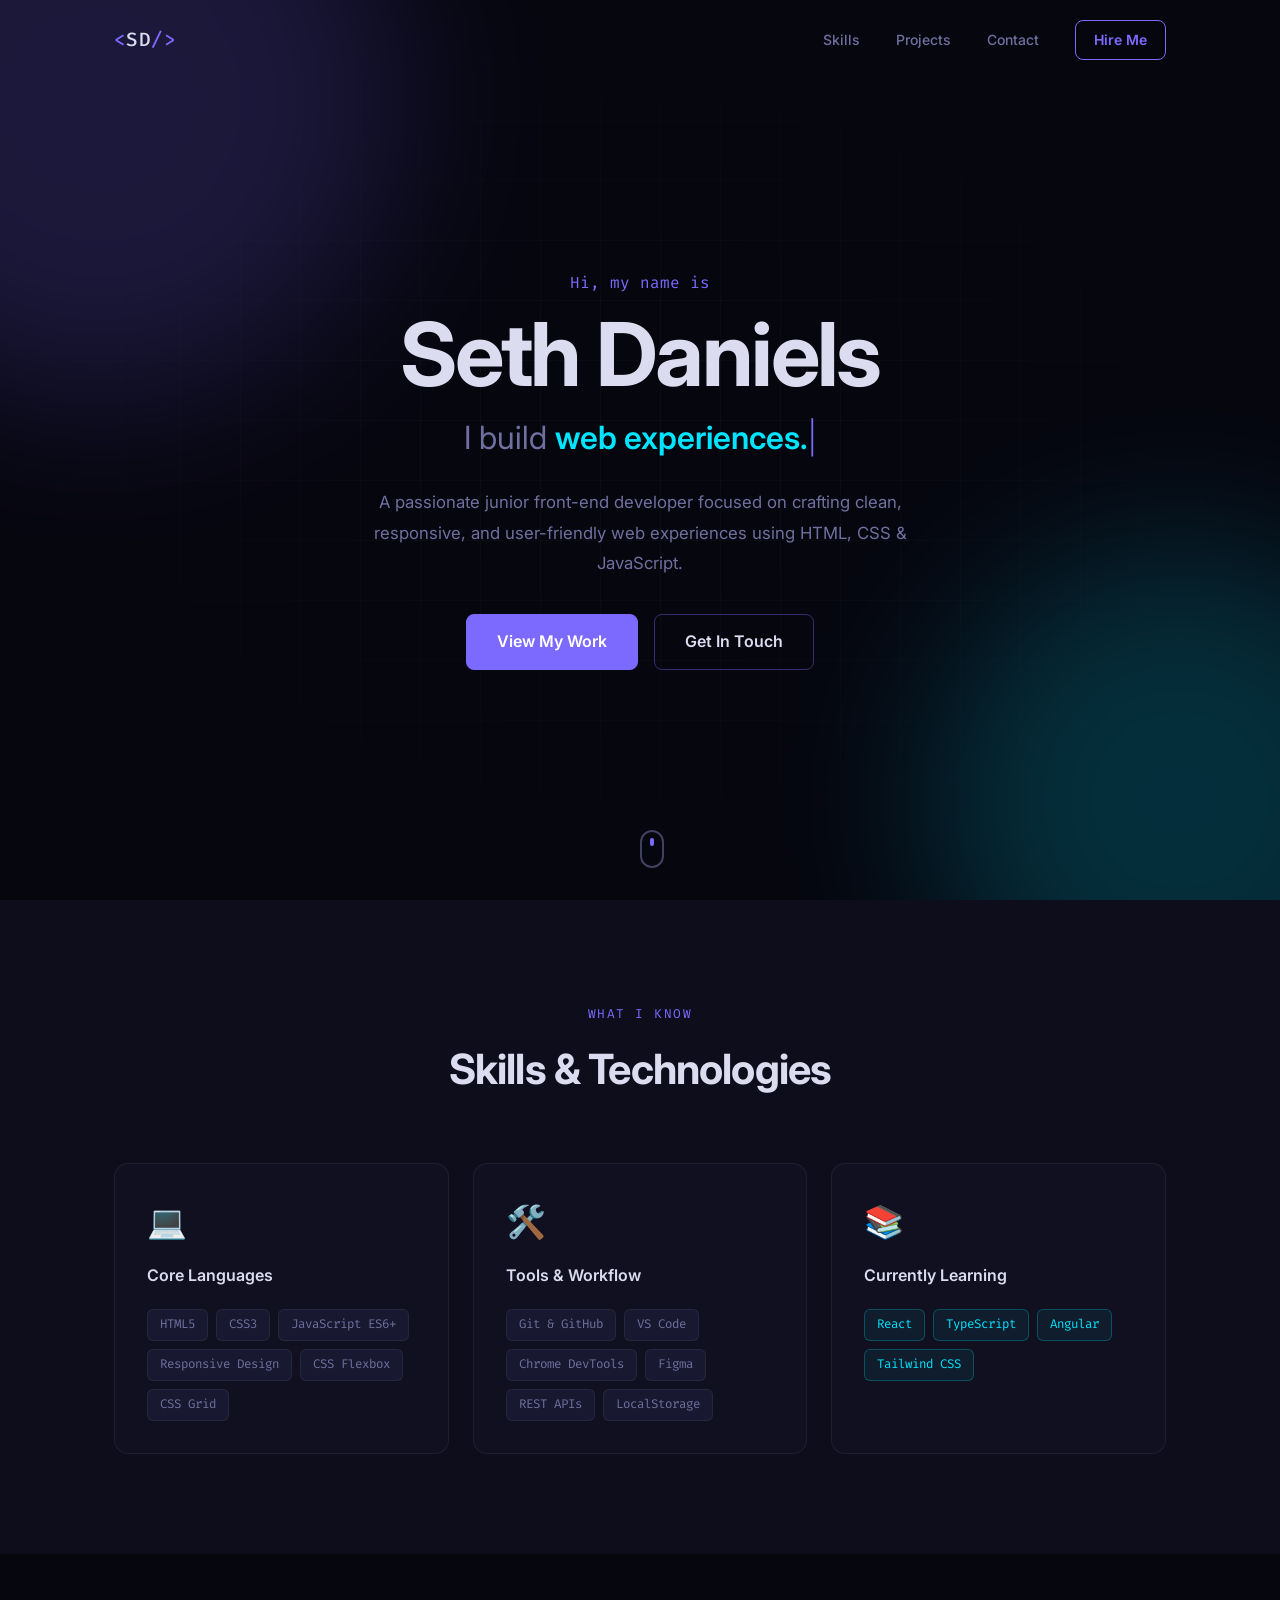
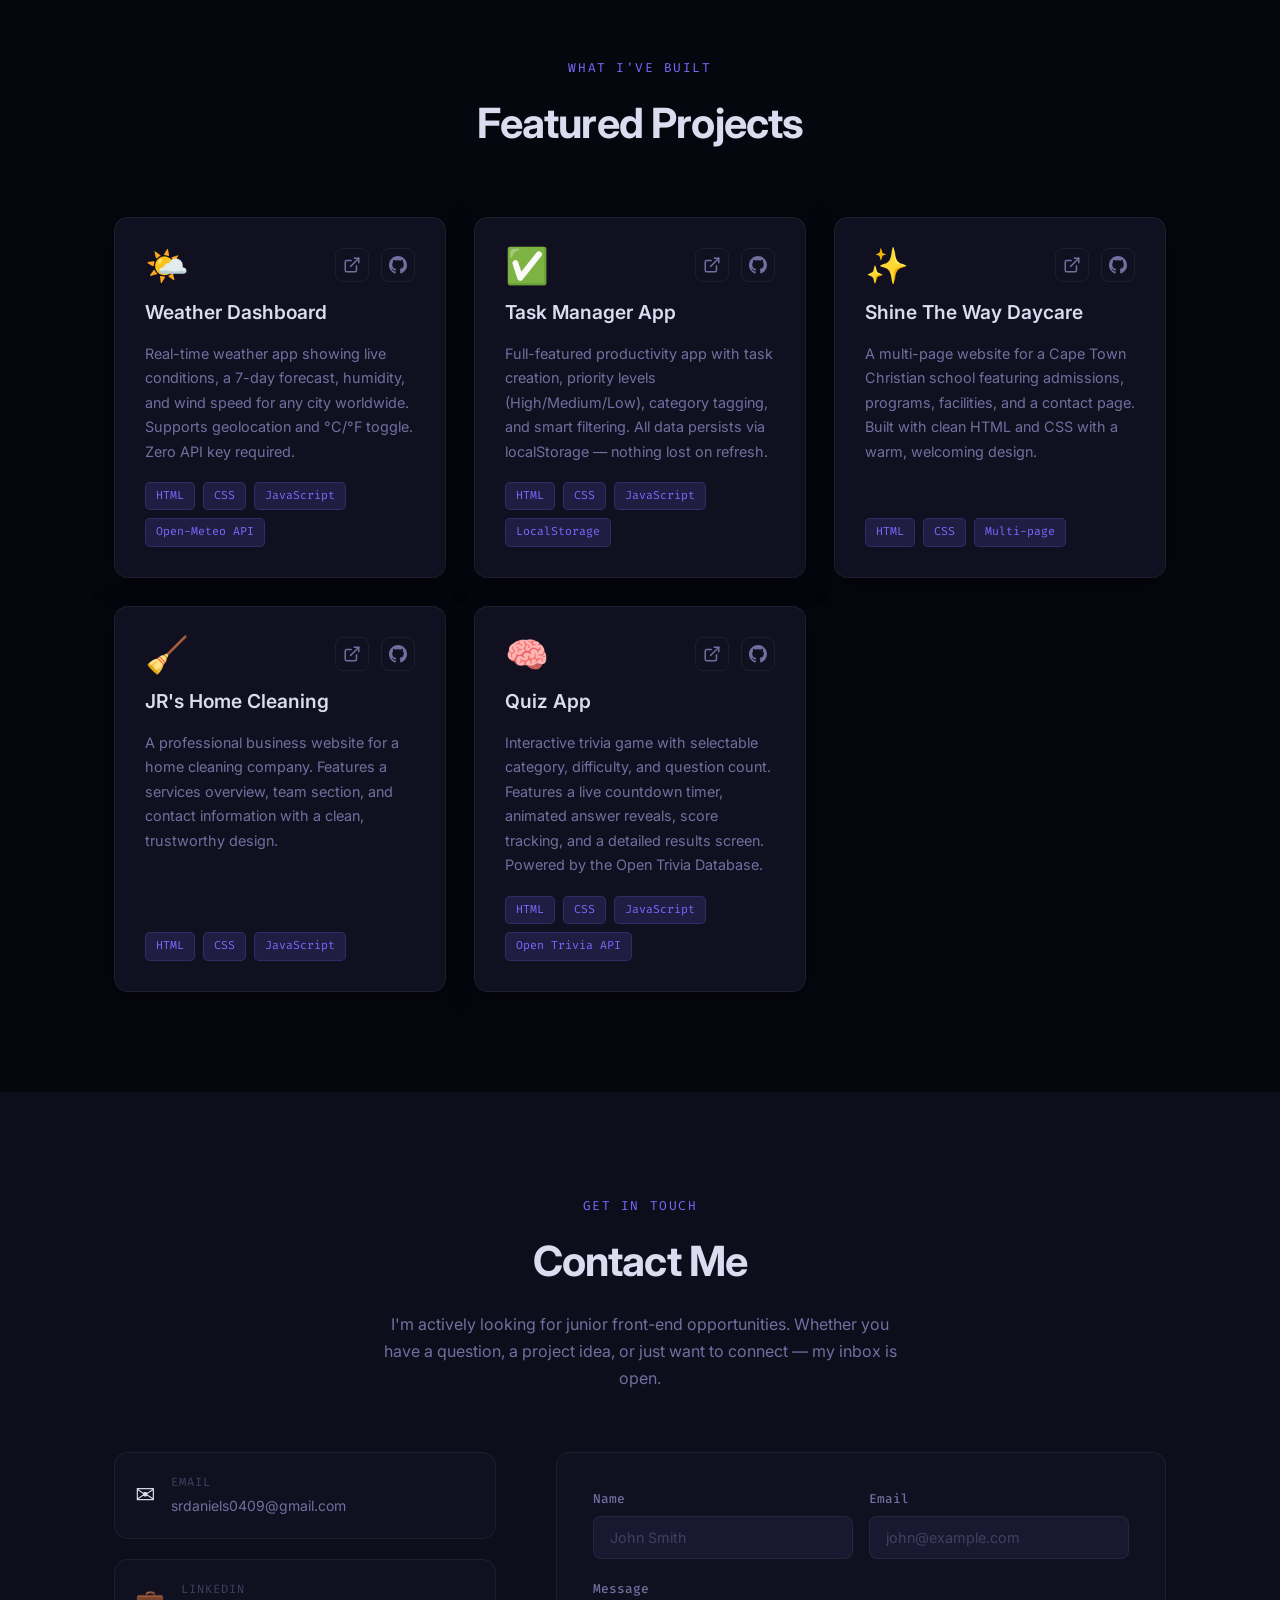
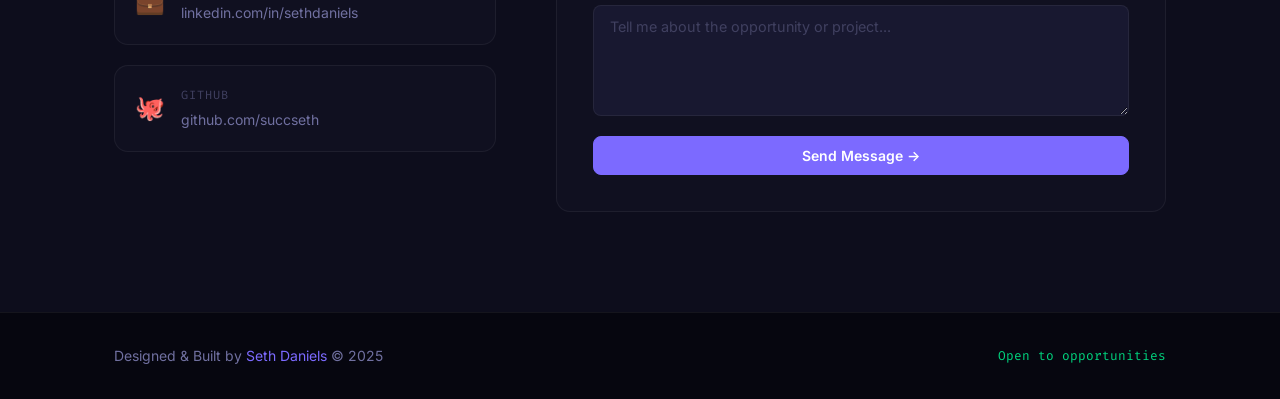
==== commit 4da97746: "Update index.html" ====
--- a/portfolio/index.html
+++ b/portfolio/index.html
@@ -166,7 +166,7 @@
           <div class="project-card-top">
             <div class="project-icon-wrap">✨</div>
             <div class="project-links">
-              <a href="projects/shinetheway/shine-site/index.html" target="_blank" rel="noopener" class="project-link" title="Live Demo">
+              <a href="projects/shinetheway/index.html" target="_blank" rel="noopener" class="project-link" title="Live Demo">
                 <svg width="18" height="18" viewBox="0 0 24 24" fill="none" stroke="currentColor" stroke-width="2" stroke-linecap="round" stroke-linejoin="round"><path d="M18 13v6a2 2 0 0 1-2 2H5a2 2 0 0 1-2-2V8a2 2 0 0 1 2-2h6"/><polyline points="15,3 21,3 21,9"/><line x1="10" y1="14" x2="21" y2="3"/></svg>
               </a>
               <a href="https://github.com/succseth/shinethewaycpt" target="_blank" rel="noopener" class="project-link" title="GitHub">
@@ -191,7 +191,7 @@
           <div class="project-card-top">
             <div class="project-icon-wrap">🧹</div>
             <div class="project-links">
-              <a href="projects/jrshomecleaning.netlify.app" target="_blank" rel="noopener" class="project-link" title="Live Demo">
+              <a href="projects/jrshomecleaning/index.html" target="_blank" rel="noopener" class="project-link" title="Live Demo">
                 <svg width="18" height="18" viewBox="0 0 24 24" fill="none" stroke="currentColor" stroke-width="2" stroke-linecap="round" stroke-linejoin="round"><path d="M18 13v6a2 2 0 0 1-2 2H5a2 2 0 0 1-2-2V8a2 2 0 0 1 2-2h6"/><polyline points="15,3 21,3 21,9"/><line x1="10" y1="14" x2="21" y2="3"/></svg>
               </a>
               <a href="https://github.com/succseth/jrscleaningservices" target="_blank" rel="noopener" class="project-link" title="GitHub">
